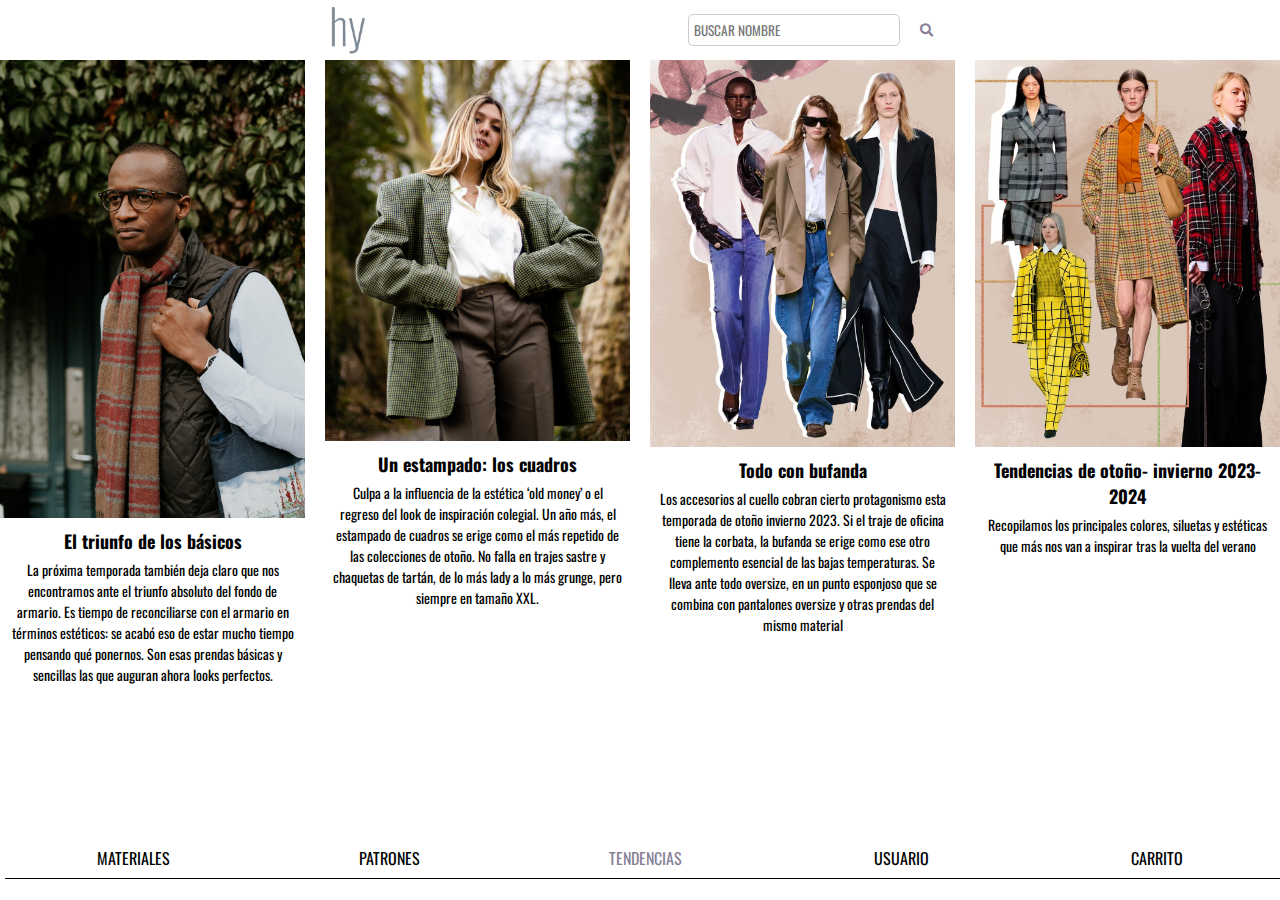
==== hasy_web/tendencias.html @ 73da83f9 "Publicando release v1.0.0" ====
<!DOCTYPE html>
<html lang="en">
    <head>
        <meta charset="UTF-8">
        <meta name="viewport" content="width=device-width, initial-scale=1.0">
        <title>HASY</title>
        <link rel="stylesheet" href="css/index.css">
        <link href="https://fonts.googleapis.com/css?family=Oswald" rel="stylesheet">
        <link rel="stylesheet" href="https://cdnjs.cloudflare.com/ajax/libs/font-awesome/5.15.1/css/all.min.css">
    </head>
    <body>
        <header>
            <section class="cabecera">
                <img id="logo-mini" src="imagenes/logo-mini.png" alt="Logo HASY">
                <div class="busqueda">
                    <input type="text" placeholder="Buscar nombre" id="search-input">
                    <button title="buscar" id="search-button">
                        <i class="fas fa-search"></i>
                    </button>
                </div>
            </section>
        </header>
        <main>
            <div class="catalogo">
                <div class="noticia">
                    <img src="imagenes/tendencias/imagen1.jpg" alt="Noticia 1">
                    <h2>El triunfo de los básicos</h2>
                    <p>La próxima temporada también deja claro que nos encontramos ante el triunfo absoluto del fondo de armario. Es tiempo de reconciliarse con el armario en términos estéticos: se acabó eso de estar mucho tiempo pensando qué ponernos. Son esas prendas básicas y sencillas las que auguran ahora looks perfectos.</p>
                </div>
                <div class="noticia">
                    <img src="imagenes/tendencias/imagen2.jpg" alt="Noticia 2">
                    <h2>Un estampado: los cuadros</h2>
                    <p>Culpa a la influencia de la estética ‘old money’ o el regreso del look de inspiración colegial. Un año más, el estampado de cuadros se erige como el más repetido de las colecciones de otoño. No falla en trajes sastre y chaquetas de tartán, de lo más lady a lo más grunge, pero siempre en tamaño XXL.</p>
                </div>
                <div class="noticia">
                    <img src="imagenes/tendencias/imagen3.jpg" alt="Noticia 3">
                    <h2>Todo con bufanda</h2>
                    <p>Los accesorios al cuello cobran cierto protagonismo esta temporada de otoño invierno 2023. Si el traje de oficina tiene la corbata, la bufanda se erige como ese otro complemento esencial de las bajas temperaturas. Se lleva ante todo oversize, en un punto esponjoso que se combina con pantalones oversize y otras prendas del mismo material</p>
                </div>
                <div class="noticia">
                    <img src="imagenes/tendencias/imagen4.jpg" alt="Noticia 4">
                    <h2>Tendencias de otoño- invierno 2023-2024</h2>
                    <p>Recopilamos los principales colores, siluetas y estéticas que más nos van a inspirar tras la vuelta del verano</p>
                </div>
            </div>
            <aside id="menu">
                <div>
                    <nav>
                        <a href="materiales/materiales.html">Materiales</a>
                        <a href="patrones/patrones.html">Patrones</a>
                        <a href="tendencias.html" id="elegida">Tendencias</a>
                        <a href="usuario/usuario.html">Usuario</a>
                        <a href="cesta/cesta.html">Carrito</a>
                    </nav>
                </div>
            </aside>
        </main>
    </body>
</html>
---- hasy_web/css/index.css ----
body {
    padding: 0;
    margin: 0;
    font-family: 'Oswald', sans-serif;
    text-transform: uppercase;
    --color-predominante: rgb(136, 127, 150);
    --color-boton: rgb(126, 137, 150);
    --columnas-grid: 2;
    --columnas-tendencias: 2;
}

/* ============== LOGO ============== */

#logo-mini {
    height: 50px;
}

/* ============== HEADER ============== */

header {
    position: sticky;
    top: 0;
    left: 0;
    right: 0;
    clear: both;
    padding: 5px;
}

.cabecera {
    display: flex;
    width: calc(100% - 10px);
    justify-content: space-evenly;
    align-items: center;
}

.busqueda {
    display: flex;
    align-items: center;
}
  
#search-input {
    font-family: inherit;
    text-transform: inherit;
    width: 200px;
    padding: 5px;
    border: 1px solid #ccc;
    border-radius: 5px;
}
  
#search-button {
    background-color: white;
    color: var(--color-predominante);
    border: none;
    border-radius: 5px;
    padding: 5px 10px;
    margin-left: 10px;
    cursor: pointer;
}

nav {
    display: grid;
    grid-template-columns: repeat(4, 1fr);
    width: 100%;
}

nav button {
    text-transform: inherit;
    font-family: inherit;
    width: calc(100% - 2px);
    border: 1px solid var(--color-predominante);
    background-color: white;
}

/* ============== PATRONES ============== */

.escaparate {
    display: grid;
    grid-template-columns: repeat(var(--columnas-grid), 1fr);
    padding-bottom: 3rem;
}

.card {
    border: 1px solid black;
    padding: 0.5rem;
    margin: 1rem;
    text-align: center;
}

/* ============== MATERIALES ============== */

figure {
    margin: 0;
    padding: 0;
}

.material {
    height: 15vh;
}

.patron {
    height: 25vh;
}

/* ============== ASIDE MENU ============== */

#menu {
    position: fixed;
    background-color: white;
    bottom: 0;
    left: 0;
    right: 0;
    padding: 5px;
}

aside nav {
    display: grid;
    grid-template-columns: repeat(5, 1fr);
    width: 100vw;
}

nav>a {
    text-decoration: none;
    text-decoration-color: black;
    color: black;
    text-transform: inherit;
    font-family: inherit;
    text-align: center;
    width: 100% - calc(2px + 2rem);
    border: 1px solid black;
    border-left: hidden;
    border-right: hidden;
    border-top: hidden;
    background-color: white;
    text-align: center;
    padding: .5rem;
    margin-bottom: 1rem;
}

#elegida {
    color: rgb(136, 127, 150);
}

/* ============== CESTA ============== */

.elemento {
    border: 1px solid black;
    padding: 0.5rem;
    margin: 1rem;
    display: grid;
    grid-template-areas: "imagen nombre precio eliminar";
    gap: 5px;
}

.cantidad {
    display: flex;
    flex-direction: row;
    flex-wrap: wrap;
    justify-content: center;
}

.cantidad>*{
    padding: 1rem;
}

.elemento>img {
    height: 100px;
}

.precio {
    grid-area: precio;
    display: flex;
    flex-direction: column;
}

.precio>p{
    display: flex;
    justify-content: center;
}

.elemento>button{
    background-color: white;
    border: hidden;
}

aside>section {
    display: flex;
    width: 100%;
    justify-content: space-around;
}

#continuar {
    display: grid;
    grid-template-columns: 2fr 3fr;
}

#continuar>* {
    font-size: large;
    text-transform: inherit;
    font-family: inherit;
    /* color: black; */
    width: 100%;
    margin: 1rem;
    padding: 0.5rem;
}

/* ============== COMPRA ============== */

.facturacion {
    display: grid;
    grid-template-areas:
        "titular"
        "tarjeta"
        "caducidad"
        "cvv";
    gap: 3rem;
}

.comprar {
    font-size: large;
    text-transform: inherit;
    font-family: inherit;
    color: black;
    width: 100%;
    margin: 1rem;
    padding: 0.5rem;
    color: white;
    background-color: var(--color-boton);
    border: 1px solid var(--color-boton);
}

.total {
    display: flex;
    justify-content: space-around;
    align-items: center;
}

/* ============== INDEX ============== */

#carrusel {
    height: 90vh;
    overflow: hidden;
    position: relative;
    
}

#carrusel img {
    /* width: 100%; */
    height: 100%;
    position: absolute;
    opacity: 0;
    transition: opacity 0.5s;
}

#carrusel img.visible {
    opacity: 1;
}

/* ============== TENDENCIAS ============== */

.catalogo {
    column-count: var(--columnas-tendencias); /* Divide en dos columnas */
    column-gap: 20px; /* Espacio entre columnas */
}

.noticia {
    break-inside: avoid; /* Evita que una noticia se divida en dos columnas */
    margin-bottom: 20px; /* Espacio entre noticias */
}

.noticia img {
    max-width: 100%;
    height: auto;
}

.noticia h2 {
    font-size: 18px;
    margin: 5px 0;
    text-align: center;
    margin-left: 0.5rem;
    margin-right: 0.5rem;
    text-transform: none;
}

.noticia p {
    font-size: 14px;
    margin: 5px 0;
    text-align: center;
    margin-left: 0.5rem;
    margin-right: 0.5rem;
    text-transform: none;
}


/* ============== USUARIO ============== */

.perfil {
    display: flex;
    flex-direction: column;
    /* flex-wrap: nowrap; */
    margin: 1rem;
    padding: 0.5rem;
}

.perfil * {
    font-family: inherit;
}

.informacion {
    display: flex;
    flex-direction: column;
    border-bottom: 1px black solid;
    margin: 0.25rem;
}

.informacion span {
    color: var(--color-predominante)
}

.edicion {
    display: flex;
    flex-direction: column;
    border-bottom: 1px black solid;
    margin: 1rem;
    padding-bottom: 0.5rem;
}

form button {
    padding: 1rem;
    width: 100%;
    font-size: large;
    text-transform: inherit;
    font-family: inherit;
}

/* ============== INICIO ============== */

#fondo {
    max-width: 100vw;
    height: 100vh;
    display: block;
    /* margin-left: 30%;
    margin-right: 30%; */
}

.inicio {
    position: fixed;
    bottom: 0;
    left: 0;
    right: 0;
    text-align: center;
    background-color: rgba(255, 255, 255, 0.9);
    padding: 3rem;
}

#message {
    font-family: inherit;
    text-transform: inherit;
    font-size: 1rem;
    margin-top: 1rem;
}

.buttons {
    margin-top: 1rem;
    padding: 1.5rem;
}

.button {
    display: block;
    padding: 1rem;
    color: black;
    border-bottom: 1px solid var(--color-predominante);
}

.button:hover {
    color: var(--color-predominante);
}

/* ============== INICIO SESION ============== */

#centro {
    height: 60vh;
    margin: 2rem;
}

#centro>form {
    height: 100%;
}

#detalles {
    height: 80%;
    display: flex;
    flex-direction: column;
}

#detalles>* {
    margin-top: 1rem;
    padding-bottom: 0.25rem;
}

#detalles>input {
    font-family: inherit;
    text-transform: none;
    border: none;
    border-bottom: 1px solid black;
}

/* ============== PATRON SELECCION ============== */

#seleccion {
    display: flex;
    padding: 1rem;
    flex-direction: column;
    justify-content: space-around;
    gap: 1rem;
    margin-bottom: 3rem;
}

#seleccion>section:first-child {
    display: flex;
    justify-content: center;
    /* margin-bottom: 2rem; */
}

#patron {
    height: 40vh;
    /* justify-content: center; */
}

#medidas {
    border: 1px black solid;
    padding: 1rem;
}

#descripcion {
    text-align: center;
}

#descripcion>p {
    text-transform: none;
}

.tallas {
    display: flex;
    /* grid-template-columns: repeat(4, 1fr); */
    justify-content: space-around;
    margin: 1rem;
}

.talla {
    text-align: center;
    font-size: 20px;
    width: 50px;
    border: 1px black solid;
}

#medidas>div:last-child {
    display: flex;
    justify-content: center;
}

.continuar {
    width: 100%;
    color: white;
    background-color: var(--color-boton);
    border: 1px solid var(--color-boton);
    font-family: inherit;
    text-transform: inherit;
    font-size: 24px;
}

#video {
    border: 1px black solid;
    display: flex;
    flex-direction: row;
    flex-wrap: nowrap;
    justify-content: center;
    padding: 1rem;
    text-align: center;
}

video {
    height: 20vh;
}

/* ============== PATRON SELECCION ============== */

#especificacion {
    display: flex;
    flex-direction: column;
    justify-self: center;
    text-align: center;
}


/* ============== MATERIAL SELECCION ============== */

#material {
    border: 1px black solid;
    padding: 1rem;
    text-align: center;
}

#material img {
    height: 15vh;
}

#material p {
    font-size: 20px;
}

/* ============== FILTRO ============== */

.desplegable {
    display: inline-block;
    position: relative;
}

.filtro {
    display: none;
    position: absolute;
    left: 0;
    right: 0;
    width: 100%;
    overflow: auto;
    box-shadow: 0px 10px 10px 0px rgba(0,0,0,0.4);
}

.desplegable:hover .filtro {
    display: block;
}

.desplegable button:hover {
    color: white;
    background-color: var(--color-boton);
}

/* ============== MEDIA QUERIES ============== */

@media (min-width: 750px) {

    body {
        --columnas-grid: 3;
        --columnas-tendencias: 3;
    }
}

@media (min-width: 1080px) {

    body {
        --columnas-grid: 4;
        --columnas-tendencias: 4;
    }
}
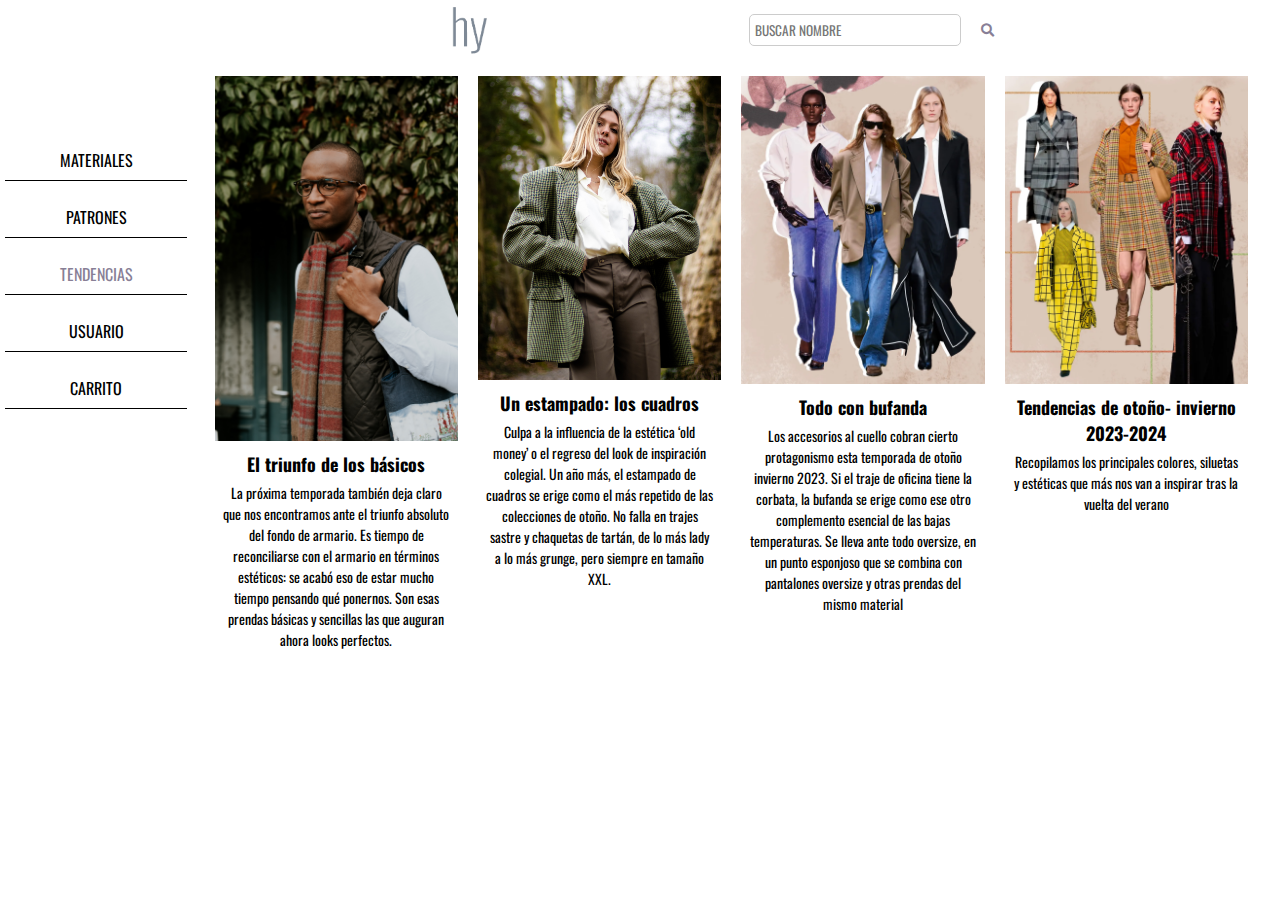
==== commit ae2b407e: "Filtros, release 1.1.0" ====
--- a/hasy_web/tendencias.html
+++ b/hasy_web/tendencias.html
@@ -43,17 +43,18 @@
                     <p>Recopilamos los principales colores, siluetas y estéticas que más nos van a inspirar tras la vuelta del verano</p>
                 </div>
             </div>
-            <aside id="menu">
-                <div>
-                    <nav>
-                        <a href="materiales/materiales.html">Materiales</a>
-                        <a href="patrones/patrones.html">Patrones</a>
-                        <a href="tendencias.html" id="elegida">Tendencias</a>
-                        <a href="usuario/usuario.html">Usuario</a>
-                        <a href="cesta/cesta.html">Carrito</a>
-                    </nav>
-                </div>
-            </aside>
         </main>
+        <aside id="menu">
+            <section>
+                <nav>
+                    <a href="materiales/materiales.html">Materiales</a>
+                    <a href="patrones/patrones.html">Patrones</a>
+                    <a href="tendencias.html" id="elegida">Tendencias</a>
+                    <a href="usuario/usuario.html">Usuario</a>
+                    <a href="cesta/cesta.html">Carrito</a>
+                </nav>
+            </section>
+        </aside>
+        <script src="/js/index.js"></script>
     </body>
 </html>
--- a/hasy_web/css/index.css
+++ b/hasy_web/css/index.css
@@ -7,12 +7,21 @@
     --color-boton: rgb(126, 137, 150);
     --columnas-grid: 2;
     --columnas-tendencias: 2;
+    /* overflow-y: hidden; */
+}
+
+.hidden {
+    display: none;
 }
 
 /* ============== LOGO ============== */
 
 #logo-mini {
     height: 50px;
+}
+
+main {
+    overflow-y: visible;
 }
 
 /* ============== HEADER ============== */
@@ -549,5 +558,35 @@
     body {
         --columnas-grid: 4;
         --columnas-tendencias: 4;
+        display: grid;
+        grid-template-areas:
+            "vacio header"
+            "aside main";
+        grid-template-columns: 1fr 6fr;
+        grid-template-rows: 1fr 8fr;
+    }
+
+    header {
+        grid-area: header;
+    }
+
+    main {
+        grid-area: main;
+        margin: 2rem;
+        margin-top: 0;
+    }
+
+    #menu {
+        grid-area: aside;
+        position: fixed;
+        top: 15vh;
+        right: 85vw;
+        padding: 5px;
+    }
+    
+    aside nav {
+        display: grid;
+        grid-template-columns: none;
+        grid-template-rows: repeat(5, 1fr);
     }
 }